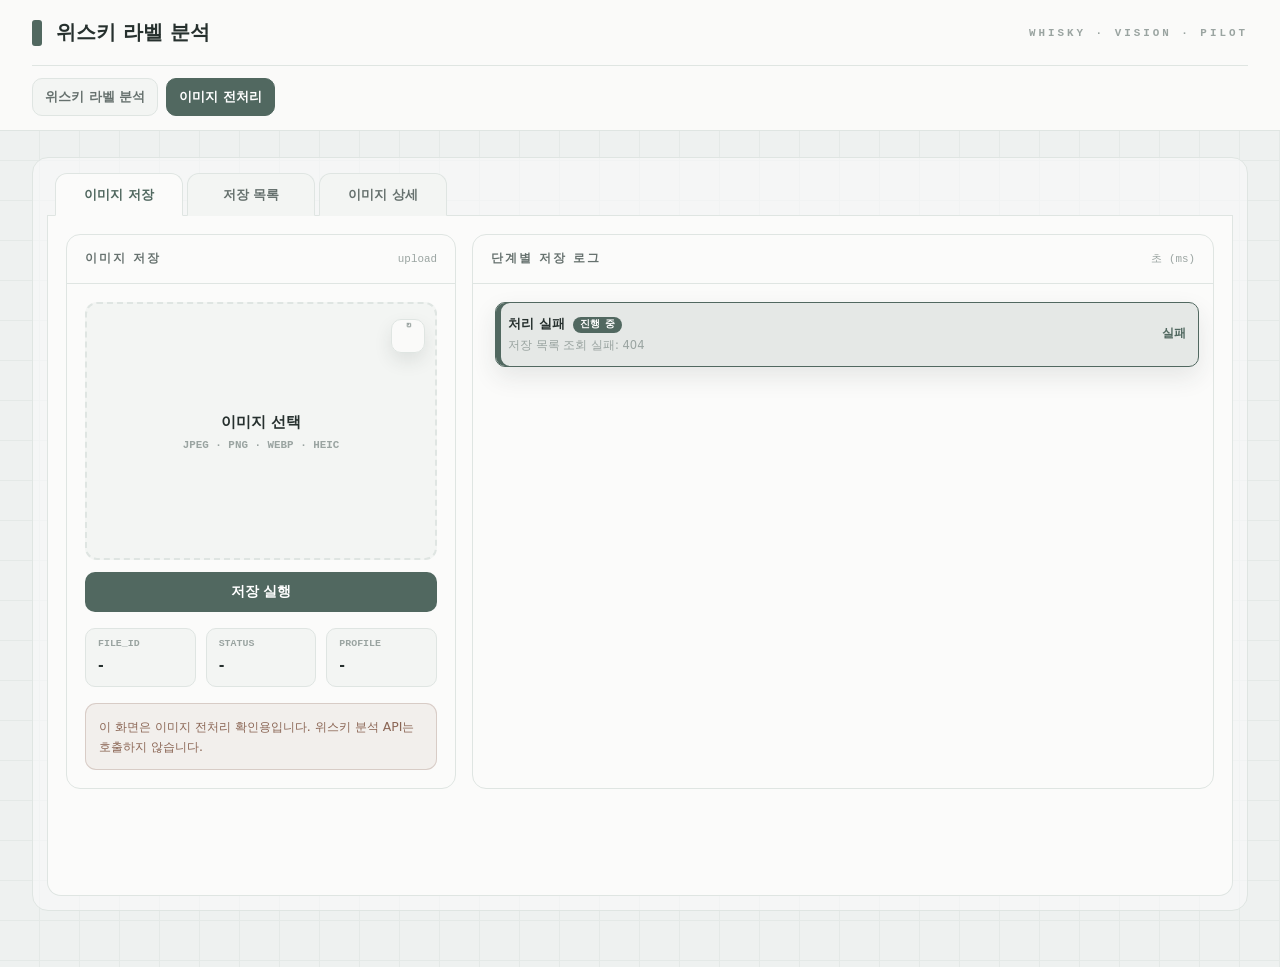
==== image-preprocess.html @ b127f5dd "feat: 이미지 전처리와 영속 저장 기능 추가" ====
<!doctype html>
<html lang="ko">
<head>
<meta charset="utf-8" />
<meta name="viewport" content="width=device-width, initial-scale=1" />
<title>이미지 전처리 샘플</title>
<style>
@font-face {
  font-family: 'Pretendard Variable';
  font-weight: 45 920;
  font-style: normal;
  font-display: swap;
  src: url('/static/fonts/PretendardVariable.woff2') format('woff2');
}
@font-face {
  font-family: 'D2Coding';
  font-weight: 400;
  font-style: normal;
  font-display: swap;
  src: url('/static/fonts/D2Coding-Ver1.3.2-20180524.ttf') format('truetype');
}

:root {
  --bg: #fbfbfa;
  --surface: #f3f5f3;
  --canvas: #eef1f0;
  --grid: #e4e9e7;
  --border: #dfe5e2;
  --text-1: #26302e;
  --text-2: #66716e;
  --text-3: #9aa4a1;
  --accent: #516860;
  --accent-soft: rgba(81,104,96,0.09);
  --accent-mid: rgba(81,104,96,0.18);
  --warn: #8b6655;
  --mono: 'D2Coding', 'SFMono-Regular', Consolas, monospace;
  --sans: 'Pretendard Variable', system-ui, -apple-system, sans-serif;
}

* { box-sizing: border-box; margin: 0; padding: 0; }

body {
  min-height: 100vh;
  font-family: var(--sans);
  color: var(--text-1);
  background-color: var(--canvas);
  background-image:
    linear-gradient(0deg, transparent, transparent 39px, var(--grid) 39px),
    linear-gradient(90deg, transparent, transparent 39px, var(--grid) 39px);
  background-size: 40px 40px;
  line-height: 1.55;
  -webkit-font-smoothing: antialiased;
}

button { font-family: inherit; }

.topbar {
  background: rgba(251,251,250,0.96);
  border-bottom: 1px solid var(--border);
}

.topbar-inner {
  max-width: 1280px;
  margin: 0 auto;
  padding: 18px 32px 14px;
}

.brand-row {
  display: flex;
  align-items: center;
  gap: 14px;
}

.mark {
  width: 10px;
  height: 26px;
  background: var(--accent);
  border-radius: 3px;
}

h1 {
  font-size: 1.24rem;
  font-weight: 760;
  letter-spacing: 0;
}

.tag {
  margin-left: auto;
  font-family: var(--mono);
  font-size: 0.68rem;
  font-weight: 700;
  color: var(--text-3);
  letter-spacing: 3px;
  text-transform: uppercase;
}

.page-tabs {
  display: flex;
  gap: 8px;
  margin-top: 16px;
  border-top: 1px solid var(--border);
  padding-top: 12px;
}

.page-tab {
  display: inline-flex;
  align-items: center;
  appearance: none;
  border: 1px solid var(--border);
  background: var(--surface);
  color: var(--text-2);
  border-radius: 10px;
  padding: 8px 12px;
  font-weight: 760;
  font-size: 0.82rem;
  text-decoration: none;
  cursor: pointer;
}

.page-tab.active {
  color: #fff;
  background: var(--accent);
  border-color: var(--accent);
}

.page-tab:focus-visible {
  outline: 2px solid var(--accent);
  outline-offset: 2px;
}

.wrap {
  max-width: 1280px;
  margin: 0 auto;
  padding: 26px 32px 56px;
}

.tool-shell {
  border: 1px solid var(--border);
  border-radius: 16px;
  background: rgba(251,251,250,0.62);
  padding: 14px;
}

.bookmark-tabs {
  display: flex;
  align-items: flex-end;
  gap: 4px;
  padding: 0 8px;
  border-bottom: 1px solid var(--border);
}

.bookmark-tab {
  position: relative;
  top: 1px;
  appearance: none;
  border: 1px solid var(--border);
  border-bottom-color: transparent;
  background: var(--surface);
  color: var(--text-2);
  min-width: 128px;
  padding: 12px 16px 11px;
  border-radius: 12px 12px 0 0;
  font-size: 0.84rem;
  font-weight: 780;
  cursor: pointer;
}

.bookmark-tab.active {
  background: var(--bg);
  color: var(--accent);
  border-color: var(--border);
  border-bottom-color: var(--bg);
}

.tab-panel {
  background: var(--bg);
  border: 1px solid var(--border);
  border-top: none;
  border-radius: 0 0 14px 14px;
  min-height: 680px;
  padding: 18px;
}

.tab-view[hidden] { display: none; }

.layout-save {
  display: grid;
  grid-template-columns: 390px minmax(0, 1fr);
  gap: 16px;
}

.layout-detail {
  display: grid;
  grid-template-columns: minmax(0, 1fr) 340px;
  gap: 16px;
}

.panel {
  min-width: 0;
  border: 1px solid var(--border);
  border-radius: 14px;
  background: var(--bg);
  overflow: hidden;
}

.panel-head {
  display: flex;
  align-items: baseline;
  justify-content: space-between;
  gap: 10px;
  padding: 15px 18px;
  border-bottom: 1px solid var(--border);
}

.panel-title {
  font-size: 0.72rem;
  font-weight: 820;
  letter-spacing: 2px;
  text-transform: uppercase;
  color: var(--text-2);
}

.panel-meta {
  font-family: var(--mono);
  font-size: 0.68rem;
  color: var(--text-3);
}

.panel-body { padding: 18px; }

.dropzone {
  display: block;
  border: 2px dashed var(--border);
  border-radius: 12px;
  background: var(--surface);
  min-height: 254px;
  overflow: hidden;
  text-align: center;
  cursor: pointer;
  position: relative;
}

.dropzone.has-preview {
  border-style: solid;
  background: #fff;
  text-align: left;
}

.upload-empty {
  display: grid;
  min-height: 254px;
  place-content: center;
  padding: 34px 16px;
}

.upload-empty[hidden] {
  display: none;
}

.dropzone strong {
  display: block;
  font-size: 0.96rem;
}

.dropzone span {
  display: block;
  margin-top: 5px;
  font: 700 0.68rem/1 var(--mono);
  color: var(--text-3);
}

.upload-preview {
  position: relative;
  height: 300px;
  background: #fff;
}

.upload-preview[hidden] {
  display: none;
}

.upload-preview img {
  width: 100%;
  height: 100%;
  object-fit: contain;
  display: block;
}

.preview-copy {
  position: absolute;
  left: 10px;
  right: 10px;
  bottom: 10px;
  padding: 11px 12px;
  border: 1px solid var(--border);
  border-radius: 10px;
  background: rgba(251,251,250,0.94);
  box-shadow: 0 10px 24px rgba(38,48,46,0.08);
}

.preview-copy span {
  text-align: left;
}

.replace-action {
  position: absolute;
  top: 10px;
  right: 10px;
  z-index: 3;
  display: none;
  width: 34px;
  height: 34px;
  align-items: center;
  justify-content: center;
  border: 1px solid var(--border);
  border-radius: 10px;
  background: rgba(251,251,250,0.94);
  color: var(--accent);
  font: 800 1rem/1 var(--mono);
  box-shadow: 0 8px 18px rgba(38,48,46,0.10);
}

.dropzone.has-preview .replace-action {
  display: inline-flex;
}

.action-row {
  display: grid;
  grid-template-columns: 1fr;
  gap: 10px;
  margin-top: 12px;
}

.btn {
  border: none;
  border-radius: 10px;
  padding: 11px 12px;
  background: var(--accent);
  color: #fff;
  font-weight: 780;
  font-size: 0.86rem;
  cursor: pointer;
}

.btn.secondary {
  color: var(--accent);
  background: var(--accent-soft);
  border: 1px solid var(--accent-mid);
}

.schema-note {
  margin-top: 16px;
  padding: 13px;
  border-radius: 11px;
  border: 1px solid rgba(139,102,85,0.25);
  background: rgba(139,102,85,0.08);
  color: var(--warn);
  font-size: 0.78rem;
}

.step-log {
  display: grid;
  gap: 9px;
}

.step {
  display: grid;
  grid-template-columns: 1fr auto;
  gap: 12px;
  align-items: center;
  padding: 11px 12px;
  border: 1px solid var(--border);
  border-radius: 10px;
  background: var(--surface);
  transition: border-color 160ms ease, background-color 160ms ease, box-shadow 160ms ease, transform 160ms ease, opacity 160ms ease;
}

.step.pending,
.substep.pending {
  opacity: 0.62;
}

.step.running {
  border-color: var(--accent);
  background: rgba(81,104,96,0.13);
  box-shadow: inset 5px 0 0 var(--accent), 0 10px 24px rgba(38,48,46,0.10);
  transform: translateX(4px);
}

.step.completed {
  border-color: var(--accent-mid);
  background: rgba(81,104,96,0.075);
  box-shadow: inset 5px 0 0 rgba(81,104,96,0.36);
}

.step.preprocess {
  align-items: start;
}

.step-name {
  font-size: 0.84rem;
  font-weight: 780;
}

.step.running .step-name::after,
.substep.running .substep-name::after {
  content: '진행 중';
  display: inline-flex;
  margin-left: 8px;
  padding: 3px 7px;
  border-radius: 99px;
  background: var(--accent);
  color: #fff;
  font: 760 0.6rem/1 var(--mono);
  vertical-align: 1px;
}

.step.completed .step-name::after,
.substep.completed .substep-name::after {
  content: '완료';
  display: inline-flex;
  margin-left: 8px;
  padding: 3px 7px;
  border-radius: 99px;
  background: var(--accent-soft);
  color: var(--accent);
  font: 760 0.6rem/1 var(--mono);
  vertical-align: 1px;
}

.step-note {
  margin-top: 2px;
  font-size: 0.72rem;
  color: var(--text-3);
}

.step-time {
  font: 800 0.76rem/1 var(--mono);
  color: var(--accent);
}

.substep-list {
  grid-column: 1 / -1;
  display: grid;
  gap: 7px;
  margin-top: 2px;
  padding-left: 16px;
  border-left: 1px solid var(--accent-mid);
}

.substep {
  display: grid;
  grid-template-columns: 1fr auto;
  gap: 10px;
  align-items: center;
  padding: 8px 10px;
  border: 1px solid var(--border);
  border-radius: 9px;
  background: rgba(251,251,250,0.72);
  transition: border-color 160ms ease, background-color 160ms ease, box-shadow 160ms ease, transform 160ms ease, opacity 160ms ease;
}

.substep.running {
  border-color: var(--accent);
  background: rgba(81,104,96,0.10);
  box-shadow: inset 4px 0 0 var(--accent);
  transform: translateX(3px);
}

.substep.completed {
  border-color: var(--accent-mid);
  background: rgba(81,104,96,0.055);
  box-shadow: inset 4px 0 0 rgba(81,104,96,0.30);
}

.substep-name {
  font-size: 0.78rem;
  font-weight: 740;
}

.substep-name::before {
  content: 'ㄴ ';
  color: var(--accent);
  font-weight: 800;
}

.substep-note {
  margin-top: 2px;
  font-size: 0.68rem;
  color: var(--text-3);
}

.substep-time {
  font: 760 0.72rem/1 var(--mono);
  color: var(--accent);
}

.summary-grid {
  display: grid;
  grid-template-columns: repeat(3, minmax(0, 1fr));
  gap: 10px;
  margin-top: 16px;
}

.meta-cell {
  border: 1px solid var(--border);
  border-radius: 10px;
  background: var(--surface);
  padding: 10px 12px;
}

.meta-cell .k {
  font: 700 0.62rem/1 var(--mono);
  color: var(--text-3);
  text-transform: uppercase;
}

.meta-cell .v {
  margin-top: 6px;
  font-size: 0.86rem;
  font-weight: 740;
  word-break: break-all;
}

.stored-grid {
  display: grid;
  grid-template-columns: repeat(4, minmax(0, 1fr));
  gap: 14px;
}

.stored-card {
  border: 1px solid var(--border);
  border-radius: 13px;
  background: var(--surface);
  padding: 11px;
  cursor: pointer;
}

.stored-card.active {
  border-color: var(--accent);
  background: var(--accent-soft);
}

.stored-card:focus-visible {
  outline: 2px solid var(--accent);
  outline-offset: 2px;
}

.thumb {
  position: relative;
  height: 148px;
  border-radius: 10px;
  border: 1px solid var(--border);
  background:
    linear-gradient(180deg, rgba(251,251,250,0.95), rgba(219,226,222,0.85)),
    linear-gradient(90deg, transparent 20%, rgba(81,104,96,0.16) 20% 26%, transparent 26% 74%, rgba(81,104,96,0.16) 74% 80%, transparent 80%);
  overflow: hidden;
}

.thumb::after {
  content: '';
  position: absolute;
  left: 50%;
  top: 18px;
  width: 42px;
  height: 105px;
  transform: translateX(-50%);
  border-radius: 19px 19px 9px 9px;
  background: linear-gradient(180deg, #64776f, #34433f);
  box-shadow: 0 38px 0 -18px rgba(251,251,250,0.72) inset;
}

.thumb.has-image::after {
  display: none;
}

.thumb img {
  width: 100%;
  height: 100%;
  object-fit: contain;
  display: block;
  background: #fff;
}

.stored-name {
  margin-top: 10px;
  font-size: 0.84rem;
  font-weight: 760;
  white-space: nowrap;
  overflow: hidden;
  text-overflow: ellipsis;
}

.stored-sub {
  margin-top: 3px;
  font-family: var(--mono);
  font-size: 0.66rem;
  color: var(--text-3);
}

.stored-state {
  display: inline-flex;
  margin-top: 8px;
  padding: 3px 8px;
  border-radius: 99px;
  background: rgba(81,104,96,0.12);
  color: var(--accent);
  font: 700 0.64rem/1 var(--mono);
}

.detail-grid {
  display: grid;
  grid-template-columns: repeat(2, minmax(0, 1fr));
  gap: 14px;
}

.image-frame {
  border: 1px solid var(--border);
  border-radius: 12px;
  background: var(--surface);
  padding: 12px;
}

.image-label {
  display: flex;
  justify-content: space-between;
  margin-bottom: 10px;
  font: 700 0.68rem/1 var(--mono);
  color: var(--text-3);
  text-transform: uppercase;
}

.mock-image {
  position: relative;
  height: 430px;
  border-radius: 10px;
  overflow: hidden;
  border: 1px solid var(--border);
  background:
    linear-gradient(180deg, rgba(251,251,250,0.98), rgba(238,241,240,0.92)),
    repeating-linear-gradient(0deg, transparent 0 38px, rgba(81,104,96,0.05) 38px 40px);
}

.mock-image img {
  width: 100%;
  height: 100%;
  object-fit: contain;
  display: block;
}

.mock-image.original {
  background:
    linear-gradient(135deg, rgba(219,226,222,0.85), rgba(251,251,250,0.96)),
    repeating-linear-gradient(90deg, transparent 0 46px, rgba(152,96,91,0.05) 46px 48px);
}

.bottle {
  position: absolute;
  left: 50%;
  top: 38px;
  width: 98px;
  height: 310px;
  transform: translateX(-50%);
  border-radius: 36px 36px 18px 18px;
  background: linear-gradient(180deg, #60766e, #2f3e3a);
  box-shadow: 0 0 0 1px rgba(38,48,46,0.12), 0 24px 50px rgba(38,48,46,0.14);
}

.bottle::before {
  content: '';
  position: absolute;
  left: 34px;
  top: -42px;
  width: 30px;
  height: 58px;
  border-radius: 10px 10px 2px 2px;
  background: #35443f;
}

.label {
  position: absolute;
  left: 16px;
  right: 16px;
  top: 112px;
  height: 118px;
  border-radius: 7px;
  background: #f7f5ee;
  border: 1px solid rgba(38,48,46,0.18);
}

.label::before {
  content: 'SAMPLE LABEL';
  position: absolute;
  left: 9px;
  right: 9px;
  top: 24px;
  font: 700 0.62rem/1 var(--mono);
  text-align: center;
  color: #516860;
  letter-spacing: 1px;
}

.label::after {
  content: '';
  position: absolute;
  left: 15px;
  right: 15px;
  bottom: 28px;
  height: 7px;
  background: linear-gradient(90deg, #cfc9bd 30%, transparent 30% 38%, #cfc9bd 38% 68%, transparent 68% 76%, #cfc9bd 76%);
  box-shadow: 0 14px 0 #d9d4ca;
}

.result-box {
  margin-top: 14px;
  border: 1px solid var(--accent-mid);
  border-radius: 12px;
  background: var(--accent-soft);
  padding: 14px;
}

.result-box .headline {
  font-size: 0.95rem;
  font-weight: 780;
}

.result-box .desc {
  margin-top: 7px;
  font-size: 0.84rem;
  color: var(--text-2);
}

.empty-state {
  grid-column: 1 / -1;
  border: 1px dashed var(--border);
  border-radius: 12px;
  background: var(--surface);
  padding: 22px;
  color: var(--text-2);
  font-size: 0.84rem;
  text-align: center;
}

@media (max-width: 1120px) {
  .layout-save, .layout-detail { grid-template-columns: 1fr; }
  .stored-grid { grid-template-columns: repeat(2, minmax(0, 1fr)); }
}

@media (max-width: 780px) {
  .topbar-inner, .wrap { padding-left: 16px; padding-right: 16px; }
  .brand-row { align-items: flex-start; }
  .tag { display: none; }
  .page-tabs, .bookmark-tabs { overflow-x: auto; }
  .bookmark-tab { min-width: 116px; }
  .stored-grid, .detail-grid, .summary-grid { grid-template-columns: 1fr; }
  .mock-image { height: 360px; }
}
</style>
</head>
<body>
  <header class="topbar">
    <div class="topbar-inner">
      <div class="brand-row">
        <span class="mark"></span>
        <h1>위스키 라벨 분석</h1>
        <span class="tag">whisky · vision · pilot</span>
      </div>
      <nav class="page-tabs" aria-label="1차 카테고리">
        <a class="page-tab" href="/">위스키 라벨 분석</a>
        <a class="page-tab active" href="/image-preprocess">이미지 전처리</a>
      </nav>
    </div>
  </header>

  <main class="wrap">
    <section class="tool-shell" aria-label="이미지 전처리 샘플">
      <nav class="bookmark-tabs" aria-label="이미지 전처리 책갈피">
        <button class="bookmark-tab active" type="button" data-tab="save">이미지 저장</button>
        <button class="bookmark-tab" type="button" data-tab="list">저장 목록</button>
        <button class="bookmark-tab" type="button" data-tab="detail">이미지 상세</button>
      </nav>

      <div class="tab-panel">
        <section id="tab-save" class="tab-view">
          <div class="layout-save">
            <section class="panel">
              <div class="panel-head">
                <div class="panel-title">이미지 저장</div>
                <div class="panel-meta">upload</div>
              </div>
              <div class="panel-body">
                <label id="dropzone" class="dropzone">
                  <input id="file-input" type="file" accept="image/jpeg,image/png,image/webp,image/heic,image/heif,.heic,.heif" hidden />
                  <span class="replace-action" aria-label="이미지 교체" title="이미지 교체">↻</span>
                  <div id="upload-empty" class="upload-empty">
                    <strong>이미지 선택</strong>
                    <span>JPEG · PNG · WEBP · HEIC</span>
                  </div>
                  <div id="upload-preview" class="upload-preview" hidden>
                    <img id="preview-image" alt="선택 이미지 미리보기" />
                    <div class="preview-copy">
                      <strong>이미지 선택됨</strong>
                      <span id="selected-file-name">JPEG · PNG · WEBP · HEIC</span>
                    </div>
                  </div>
                </label>

                <div class="action-row">
                  <button id="run-sample" class="btn" type="button">저장 실행</button>
                </div>

                <div class="summary-grid">
                  <div class="meta-cell">
                    <div class="k">file_id</div>
                    <div id="summary-file-id" class="v">-</div>
                  </div>
                  <div class="meta-cell">
                    <div class="k">status</div>
                    <div id="summary-status" class="v">-</div>
                  </div>
                  <div class="meta-cell">
                    <div class="k">profile</div>
                    <div id="summary-profile" class="v">-</div>
                  </div>
                </div>

                <div class="schema-note">이 화면은 이미지 전처리 확인용입니다. 위스키 분석 API는 호출하지 않습니다.</div>
              </div>
            </section>

            <section class="panel">
              <div class="panel-head">
                <div class="panel-title">단계별 저장 로그</div>
                <div class="panel-meta">초 (ms)</div>
              </div>
              <div class="panel-body">
                <div id="step-log" class="step-log">
                  <div class="step pending">
                    <div>
                      <div class="step-name">원본 해시 계산</div>
                      <div class="step-note">original_sha256 중복 확인</div>
                    </div>
                    <div class="step-time">대기</div>
                  </div>
                  <div class="step pending">
                    <div>
                      <div class="step-name">원본 저장</div>
                      <div class="step-note">objects/files/original</div>
                    </div>
                    <div class="step-time">대기</div>
                  </div>
                  <div class="step pending preprocess">
                    <div>
                      <div class="step-name">이미지 보정</div>
                      <div class="step-note">1024x1365, sRGB, EXIF 제거</div>
                    </div>
                    <div class="step-time">대기</div>
                    <div class="substep-list">
                      <div class="substep pending">
                        <div>
                          <div class="substep-name">사이즈 보정</div>
                          <div class="substep-note">contain + padding, 1024x1365 캔버스</div>
                        </div>
                        <div class="substep-time">대기</div>
                      </div>
                      <div class="substep pending">
                        <div>
                          <div class="substep-name">sRGB 변환</div>
                          <div class="substep-note">RGB 색공간 통일, 투명 배경 흰색 합성</div>
                        </div>
                        <div class="substep-time">대기</div>
                      </div>
                      <div class="substep pending">
                        <div>
                          <div class="substep-name">EXIF 제거</div>
                          <div class="substep-note">촬영 기기, 위치 등 개인정보 메타데이터 제거</div>
                        </div>
                        <div class="substep-time">대기</div>
                      </div>
                      <div class="substep pending">
                        <div>
                          <div class="substep-name">JPEG 인코딩</div>
                          <div class="substep-note">quality 90, progressive off, 모델 입력용 bytes 생성</div>
                        </div>
                        <div class="substep-time">대기</div>
                      </div>
                      <div class="substep pending">
                        <div>
                          <div class="substep-name">썸네일 생성</div>
                          <div class="substep-note">320x426 목록 미리보기 이미지 생성</div>
                        </div>
                        <div class="substep-time">대기</div>
                      </div>
                    </div>
                  </div>
                  <div class="step pending">
                    <div>
                      <div class="step-name">보정 이미지 저장</div>
                      <div class="step-note">processed + thumbnail</div>
                    </div>
                    <div class="step-time">대기</div>
                  </div>
                  <div class="step pending">
                    <div>
                      <div class="step-name">DB files 갱신</div>
                      <div class="step-note">status=processed_saved</div>
                    </div>
                    <div class="step-time">대기</div>
                  </div>
                </div>
              </div>
            </section>
          </div>
        </section>

        <section id="tab-list" class="tab-view" hidden>
          <section class="panel">
            <div class="panel-head">
              <div class="panel-title">저장 목록</div>
              <div class="panel-meta">thumbnail grid</div>
            </div>
            <div class="panel-body">
              <div id="stored-grid" class="stored-grid">
                <div class="empty-state">저장된 이미지가 없습니다.</div>
              </div>
            </div>
          </section>
        </section>

        <section id="tab-detail" class="tab-view" hidden>
          <div class="layout-detail">
            <section class="panel">
              <div class="panel-head">
                <div class="panel-title">이미지 상세</div>
                <div class="panel-meta">original / processed</div>
              </div>
              <div class="panel-body">
                <div class="detail-grid">
                  <div class="image-frame">
                    <div class="image-label">
                      <span>원본</span>
                      <span id="original-image-meta">-</span>
                    </div>
                    <div id="original-image-box" class="mock-image original">
                      <div class="bottle"><div class="label"></div></div>
                    </div>
                  </div>
                  <div class="image-frame">
                    <div class="image-label">
                      <span>보정 이미지</span>
                      <span id="processed-image-meta">-</span>
                    </div>
                    <div id="processed-image-box" class="mock-image">
                      <div class="bottle"><div class="label"></div></div>
                    </div>
                  </div>
                </div>
                <div class="result-box">
                  <div class="headline">처리 결과</div>
                  <div id="detail-result-desc" class="desc">저장 목록에서 이미지를 선택하면 처리 결과가 표시됩니다.</div>
                </div>
              </div>
            </section>

            <aside class="panel">
              <div class="panel-head">
                <div class="panel-title">파일 메타데이터</div>
                <div class="panel-meta">files row</div>
              </div>
              <div class="panel-body">
                <div class="summary-grid" style="grid-template-columns: 1fr;">
                  <div class="meta-cell">
                    <div class="k">file_id</div>
                    <div id="detail-file-id" class="v">-</div>
                  </div>
                  <div class="meta-cell">
                    <div class="k">original_sha256</div>
                    <div id="detail-original-sha" class="v">-</div>
                  </div>
                  <div class="meta-cell">
                    <div class="k">processed_sha256</div>
                    <div id="detail-processed-sha" class="v">-</div>
                  </div>
                  <div class="meta-cell">
                    <div class="k">thumbnail</div>
                    <div id="detail-thumbnail" class="v">-</div>
                  </div>
                  <div class="meta-cell">
                    <div class="k">saved_at</div>
                    <div id="detail-saved-at" class="v">-</div>
                  </div>
                </div>
              </div>
            </aside>
          </div>
        </section>
      </div>
    </section>
  </main>

<script>
const tabs = Array.from(document.querySelectorAll('.bookmark-tab'));
const views = {
  save: document.querySelector('#tab-save'),
  list: document.querySelector('#tab-list'),
  detail: document.querySelector('#tab-detail'),
};
const runButton = document.querySelector('#run-sample');
const dropzone = document.querySelector('#dropzone');
const fileInput = document.querySelector('#file-input');
const uploadEmpty = document.querySelector('#upload-empty');
const uploadPreview = document.querySelector('#upload-preview');
const previewImage = document.querySelector('#preview-image');
const selectedFileName = document.querySelector('#selected-file-name');
const stepLog = document.querySelector('#step-log');
const storedGrid = document.querySelector('#stored-grid');
const summaryFileId = document.querySelector('#summary-file-id');
const summaryStatus = document.querySelector('#summary-status');
const summaryProfile = document.querySelector('#summary-profile');
const originalImageMeta = document.querySelector('#original-image-meta');
const processedImageMeta = document.querySelector('#processed-image-meta');
const originalImageBox = document.querySelector('#original-image-box');
const processedImageBox = document.querySelector('#processed-image-box');
const detailResultDesc = document.querySelector('#detail-result-desc');
const detailFileId = document.querySelector('#detail-file-id');
const detailOriginalSha = document.querySelector('#detail-original-sha');
const detailProcessedSha = document.querySelector('#detail-processed-sha');
const detailThumbnail = document.querySelector('#detail-thumbnail');
const detailSavedAt = document.querySelector('#detail-saved-at');

let activeFileId = null;
let previewUrl = null;
let progressTimer = null;

const PROGRESS_INTERVAL_MS = 200;
const DEFAULT_STEPS = [
  { label: '원본 해시 계산', children: [] },
  { label: '원본 저장', children: [] },
  {
    label: '이미지 보정',
    children: [
      { label: '사이즈 보정', children: [] },
      { label: 'sRGB 변환', children: [] },
      { label: 'EXIF 제거', children: [] },
      { label: 'JPEG 인코딩', children: [] },
      { label: '썸네일 생성', children: [] },
    ],
  },
  { label: '보정 이미지 저장', children: [] },
  { label: 'DB files 갱신', children: [] },
];

function formatDuration(ms) {
  const numericMs = Number(ms);
  if (!Number.isFinite(numericMs)) return '-';
  const roundedMs = Math.max(0, Math.round(numericMs));
  return `${(roundedMs / 1000).toFixed(1)}초 (${roundedMs}ms)`;
}

function progressTimeLabel(state) {
  if (state === 'running') return '진행 중';
  if (state === 'completed') return '완료';
  return '대기';
}

function selectTab(name) {
  tabs.forEach((tab) => tab.classList.toggle('active', tab.dataset.tab === name));
  Object.entries(views).forEach(([key, view]) => {
    view.hidden = key !== name;
  });
}

tabs.forEach((tab) => {
  tab.addEventListener('click', () => selectTab(tab.dataset.tab));
});

function escapeHtml(value) {
  return String(value ?? '').replace(/[&<>"']/g, (match) => ({
    '&': '&amp;',
    '<': '&lt;',
    '>': '&gt;',
    '"': '&quot;',
    "'": '&#39;',
  }[match]));
}

function stepNote(label) {
  return {
    '원본 해시 계산': 'original_sha256 중복 확인',
    '중복 이미지 확인': '동일 original_sha256 캐시 사용',
    '원본 저장': 'objects/files/original',
    '이미지 보정': '1024x1365, sRGB, EXIF 제거',
    '보정 이미지 저장': 'processed + thumbnail',
    'DB files 갱신': 'status=processed_saved',
    '사이즈 보정': 'contain + padding, 1024x1365 캔버스',
    'sRGB 변환': 'RGB 색공간 통일, 투명 배경 흰색 합성',
    'EXIF 제거': '개인정보 메타데이터 제거',
    'JPEG 인코딩': 'quality 90, 모델 입력용 bytes 생성',
    '썸네일 생성': '320x426 목록 미리보기 이미지 생성',
  }[label] || '';
}

function renderSteps(steps) {
  if (!steps.length) {
    stepLog.innerHTML = '<div class="empty-state">처리 로그가 없습니다.</div>';
    return;
  }

  stepLog.innerHTML = steps.map((step) => {
    const children = step.children || [];
    const childMarkup = children.length
      ? `<div class="substep-list">${children.map((child) => `
          <div class="substep completed">
            <div>
              <div class="substep-name">${escapeHtml(child.label)}</div>
              <div class="substep-note">${escapeHtml(stepNote(child.label))}</div>
            </div>
            <div class="substep-time">${escapeHtml(formatDuration(child.elapsed_ms))}</div>
          </div>`).join('')}</div>`
      : '';

    return `
      <div class="step completed${children.length ? ' preprocess' : ''}">
        <div>
          <div class="step-name">${escapeHtml(step.label)}</div>
          <div class="step-note">${escapeHtml(stepNote(step.label))}</div>
        </div>
        <div class="step-time">${escapeHtml(formatDuration(step.elapsed_ms))}</div>
        ${childMarkup}
      </div>`;
  }).join('');
}

function flattenSteps(steps) {
  const flattened = [];
  steps.forEach((step, stepIndex) => {
    flattened.push({ stepIndex, childIndex: null });
    (step.children || []).forEach((child, childIndex) => {
      flattened.push({ stepIndex, childIndex });
    });
  });
  return flattened;
}

function sequenceIndexFor(sequence, stepIndex, childIndex) {
  return sequence.findIndex((item) => item.stepIndex === stepIndex && item.childIndex === childIndex);
}

function renderProgressSteps(activeSequenceIndex) {
  const sequence = flattenSteps(DEFAULT_STEPS);
  stepLog.innerHTML = DEFAULT_STEPS.map((step, stepIndex) => {
    const children = step.children || [];
    const parentSequenceIndex = sequenceIndexFor(sequence, stepIndex, null);
    const childActive = sequence[activeSequenceIndex]?.stepIndex === stepIndex && sequence[activeSequenceIndex]?.childIndex !== null;
    const parentClass = activeSequenceIndex === parentSequenceIndex || childActive
      ? 'running'
      : activeSequenceIndex > parentSequenceIndex ? 'completed' : 'pending';
    const childMarkup = children.length
      ? `<div class="substep-list">${children.map((child, childIndex) => {
          const currentChildSequenceIndex = sequenceIndexFor(sequence, stepIndex, childIndex);
          const childClass = activeSequenceIndex === currentChildSequenceIndex
            ? 'running'
            : activeSequenceIndex > currentChildSequenceIndex ? 'completed' : 'pending';
          return `
            <div class="substep ${childClass}">
              <div>
                <div class="substep-name">${escapeHtml(child.label)}</div>
                <div class="substep-note">${escapeHtml(stepNote(child.label))}</div>
              </div>
              <div class="substep-time">${escapeHtml(progressTimeLabel(childClass))}</div>
            </div>`;
        }).join('')}</div>`
      : '';

    return `
      <div class="step ${parentClass}${children.length ? ' preprocess' : ''}">
        <div>
          <div class="step-name">${escapeHtml(step.label)}</div>
          <div class="step-note">${escapeHtml(stepNote(step.label))}</div>
        </div>
        <div class="step-time">${escapeHtml(progressTimeLabel(parentClass))}</div>
        ${childMarkup}
      </div>`;
  }).join('');
}

function playProgressFlow() {
  window.clearInterval(progressTimer);
  const sequence = flattenSteps(DEFAULT_STEPS);
  let activeSequenceIndex = 0;
  renderProgressSteps(activeSequenceIndex);

  return new Promise((resolve) => {
    progressTimer = window.setInterval(() => {
      activeSequenceIndex += 1;
      if (activeSequenceIndex >= sequence.length) {
        window.clearInterval(progressTimer);
        progressTimer = null;
        resolve();
        return;
      }
      renderProgressSteps(activeSequenceIndex);
    }, PROGRESS_INTERVAL_MS);
  });
}

function renderError(message) {
  window.clearInterval(progressTimer);
  progressTimer = null;
  stepLog.innerHTML = `
    <div class="step running">
      <div>
        <div class="step-name">처리 실패</div>
        <div class="step-note">${escapeHtml(message)}</div>
      </div>
      <div class="step-time">실패</div>
    </div>`;
}

function bytesLabel(bytes) {
  if (bytes >= 1024 * 1024) return `${(bytes / 1024 / 1024).toFixed(2)}MB`;
  if (bytes >= 1024) return `${(bytes / 1024).toFixed(1)}KB`;
  return `${bytes}B`;
}

function imageVersion(url) {
  return `${url}?v=${Date.now()}`;
}

function renderImageBox(box, url, alt) {
  box.innerHTML = `<img src="${escapeHtml(imageVersion(url))}" alt="${escapeHtml(alt)}" />`;
}

function renderList(items) {
  if (!items.length) {
    storedGrid.innerHTML = '<div class="empty-state">저장된 이미지가 없습니다.</div>';
    return;
  }

  storedGrid.innerHTML = items.map((item) => `
    <article class="stored-card${item.file_id === activeFileId ? ' active' : ''}" tabindex="0" data-file-id="${escapeHtml(item.file_id)}">
      <div class="thumb has-image">
        <img src="${escapeHtml(imageVersion(item.thumbnail_url))}" alt="${escapeHtml(item.original_filename || item.file_id)} 썸네일" />
      </div>
      <div class="stored-name">${escapeHtml(item.original_filename || item.file_id)}</div>
      <div class="stored-sub">${escapeHtml(item.file_id)} · ${item.processed_width}x${item.processed_height}</div>
      <span class="stored-state">${escapeHtml(item.status)}</span>
    </article>`).join('');

  storedGrid.querySelectorAll('.stored-card').forEach((card) => {
    const openDetail = () => showDetail(card.dataset.fileId);
    card.addEventListener('click', openDetail);
    card.addEventListener('keydown', (event) => {
      if (event.key === 'Enter' || event.key === ' ') {
        event.preventDefault();
        openDetail();
      }
    });
  });
}

async function loadFileList() {
  const response = await fetch('/api/files');
  if (!response.ok) {
    throw new Error(`저장 목록 조회 실패: ${response.status}`);
  }
  const payload = await response.json();
  renderList(payload.items || []);
}

async function showDetail(fileId) {
  const response = await fetch(`/api/files/${encodeURIComponent(fileId)}`);
  if (!response.ok) {
    throw new Error(`이미지 상세 조회 실패: ${response.status}`);
  }
  const detail = await response.json();
  activeFileId = detail.file_id;

  renderImageBox(originalImageBox, detail.original_url, '원본 이미지');
  renderImageBox(processedImageBox, detail.processed_url, '보정 이미지');
  originalImageMeta.textContent = `${detail.source.width}x${detail.source.height} · ${bytesLabel(detail.source.size_bytes)}`;
  processedImageMeta.textContent = `${detail.processed.width}x${detail.processed.height} · ${bytesLabel(detail.processed.size_bytes)}`;
  detailResultDesc.textContent = `${detail.original_filename || detail.file_id} 저장 완료. 원본과 보정 이미지를 같은 파일 row에서 확인 중입니다.`;
  detailFileId.textContent = detail.file_id;
  detailOriginalSha.textContent = detail.original_sha256;
  detailProcessedSha.textContent = detail.processed_sha256;
  detailThumbnail.textContent = detail.thumbnail_url;
  detailSavedAt.textContent = detail.created_at;
  summaryFileId.textContent = detail.file_id;
  summaryStatus.textContent = detail.status;
  summaryProfile.textContent = detail.processed.profile;

  await loadFileList();
  selectTab('detail');
}

fileInput.addEventListener('change', () => {
  const file = fileInput.files[0];
  if (previewUrl) {
    URL.revokeObjectURL(previewUrl);
    previewUrl = null;
  }

  if (!file) {
    dropzone.classList.remove('has-preview');
    uploadEmpty.hidden = false;
    uploadPreview.hidden = true;
    selectedFileName.textContent = 'JPEG · PNG · WEBP · HEIC';
    previewImage.removeAttribute('src');
    return;
  }

  previewUrl = URL.createObjectURL(file);
  previewImage.src = previewUrl;
  selectedFileName.textContent = file.name;
  uploadEmpty.hidden = true;
  uploadPreview.hidden = false;
  dropzone.classList.add('has-preview');
});

runButton.addEventListener('click', async () => {
  const file = fileInput.files[0];
  if (!file) {
    renderError('이미지를 먼저 선택하세요.');
    return;
  }

  runButton.disabled = true;
  runButton.textContent = '저장 중...';

  try {
    const formData = new FormData();
    formData.append('image', file);
    const progress = playProgressFlow();
    const request = fetch('/api/files', {
      method: 'POST',
      body: formData,
    });
    const [response] = await Promise.all([request, progress]);
    const payload = await response.json();
    if (!response.ok) {
      throw new Error(payload.detail || `이미지 저장 실패: ${response.status}`);
    }

    activeFileId = payload.file_id;
    renderSteps(payload.steps || []);
    summaryFileId.textContent = payload.file_id;
    summaryStatus.textContent = payload.duplicate ? `${payload.status} · duplicate` : payload.status;
    summaryProfile.textContent = 'jpeg_1024x1365_q90';
    await loadFileList();
    selectTab('save');
  } catch (error) {
    renderError(error.message || '이미지 저장에 실패했습니다.');
  } finally {
    runButton.disabled = false;
    runButton.textContent = '저장 실행';
  }
});

renderProgressSteps(-1);
loadFileList().catch((error) => renderError(error.message || '저장 목록 조회에 실패했습니다.'));
</script>
</body>
</html>
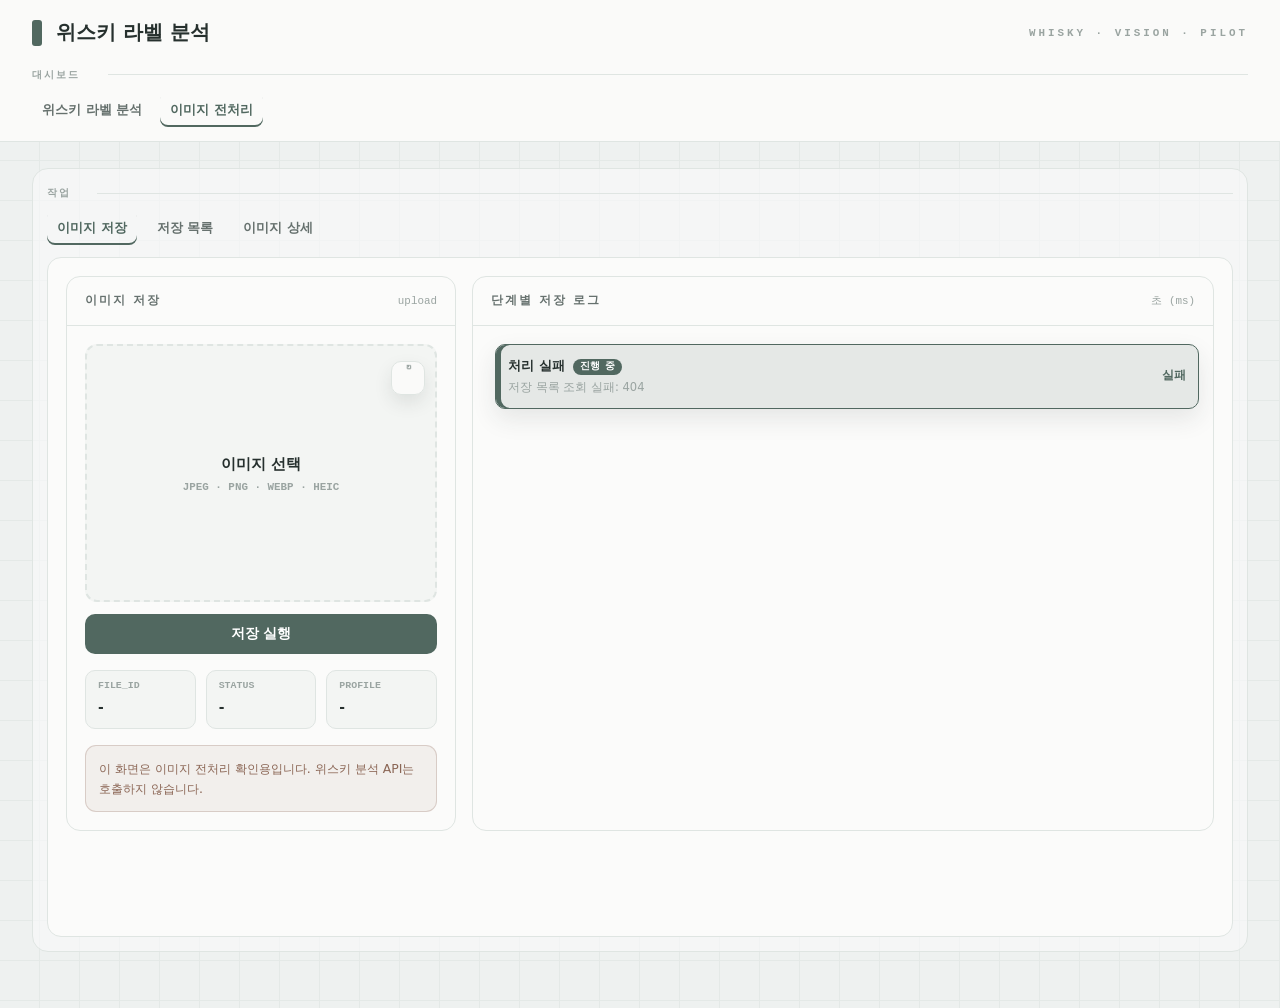
==== commit e7a2addd: "feat: 분석 화면 탭과 책갈피 스타일 개선" ====
--- a/image-preprocess.html
+++ b/image-preprocess.html
@@ -96,31 +96,55 @@
 
 .page-tabs {
   display: flex;
+  flex-wrap: wrap;
+  align-items: center;
   gap: 8px;
   margin-top: 16px;
-  border-top: 1px solid var(--border);
-  padding-top: 12px;
+  padding-top: 0;
+}
+
+.page-tabs::before {
+  content: "대시보드";
+  flex: 0 0 100%;
+  height: 20px;
+  line-height: 20px;
+  font-family: var(--mono);
+  font-size: 0.64rem;
+  font-weight: 700;
+  letter-spacing: 2px;
+  text-transform: uppercase;
+  color: var(--text-3);
+  background-image: linear-gradient(var(--border), var(--border));
+  background-repeat: no-repeat;
+  background-position: 76px 50%;
+  background-size: calc(100% - 76px) 1px;
 }
 
 .page-tab {
   display: inline-flex;
   align-items: center;
   appearance: none;
-  border: 1px solid var(--border);
-  background: var(--surface);
+  border: 0;
+  background: transparent;
   color: var(--text-2);
-  border-radius: 10px;
-  padding: 8px 12px;
+  border-radius: 8px;
+  padding: 7px 10px;
   font-weight: 760;
   font-size: 0.82rem;
   text-decoration: none;
   cursor: pointer;
+  transition: background-color 140ms ease, color 140ms ease, box-shadow 140ms ease;
 }
 
 .page-tab.active {
-  color: #fff;
-  background: var(--accent);
-  border-color: var(--accent);
+  color: var(--accent);
+  background: var(--accent-light);
+  box-shadow: inset 0 -2px 0 var(--accent);
+}
+
+.page-tab:hover {
+  color: var(--accent);
+  background: rgba(81,104,96,0.055);
 }
 
 .page-tab:focus-visible {
@@ -143,40 +167,59 @@
 
 .bookmark-tabs {
   display: flex;
-  align-items: flex-end;
-  gap: 4px;
-  padding: 0 8px;
-  border-bottom: 1px solid var(--border);
+  flex-wrap: wrap;
+  align-items: center;
+  gap: 8px 10px;
+  padding: 0;
+  margin-bottom: 12px;
+}
+
+.bookmark-tabs::before {
+  content: "작업";
+  flex: 0 0 100%;
+  height: 20px;
+  line-height: 20px;
+  font-family: var(--mono);
+  font-size: 0.64rem;
+  font-weight: 700;
+  letter-spacing: 2px;
+  color: var(--text-3);
+  background-image: linear-gradient(var(--border), var(--border));
+  background-repeat: no-repeat;
+  background-position: 50px 50%;
+  background-size: calc(100% - 50px) 1px;
 }
 
 .bookmark-tab {
   position: relative;
-  top: 1px;
   appearance: none;
-  border: 1px solid var(--border);
-  border-bottom-color: transparent;
-  background: var(--surface);
+  border: 0;
+  background: transparent;
   color: var(--text-2);
-  min-width: 128px;
-  padding: 12px 16px 11px;
-  border-radius: 12px 12px 0 0;
+  min-width: auto;
+  padding: 8px 10px;
+  border-radius: 8px;
   font-size: 0.84rem;
   font-weight: 780;
   cursor: pointer;
+  transition: background-color 140ms ease, color 140ms ease, box-shadow 140ms ease;
 }
 
 .bookmark-tab.active {
-  background: var(--bg);
   color: var(--accent);
-  border-color: var(--border);
-  border-bottom-color: var(--bg);
+  background: var(--accent-light);
+  box-shadow: inset 0 -2px 0 var(--accent);
+}
+
+.bookmark-tab:hover {
+  color: var(--accent);
+  background: rgba(81,104,96,0.055);
 }
 
 .tab-panel {
   background: var(--bg);
   border: 1px solid var(--border);
-  border-top: none;
-  border-radius: 0 0 14px 14px;
+  border-radius: 14px;
   min-height: 680px;
   padding: 18px;
 }
